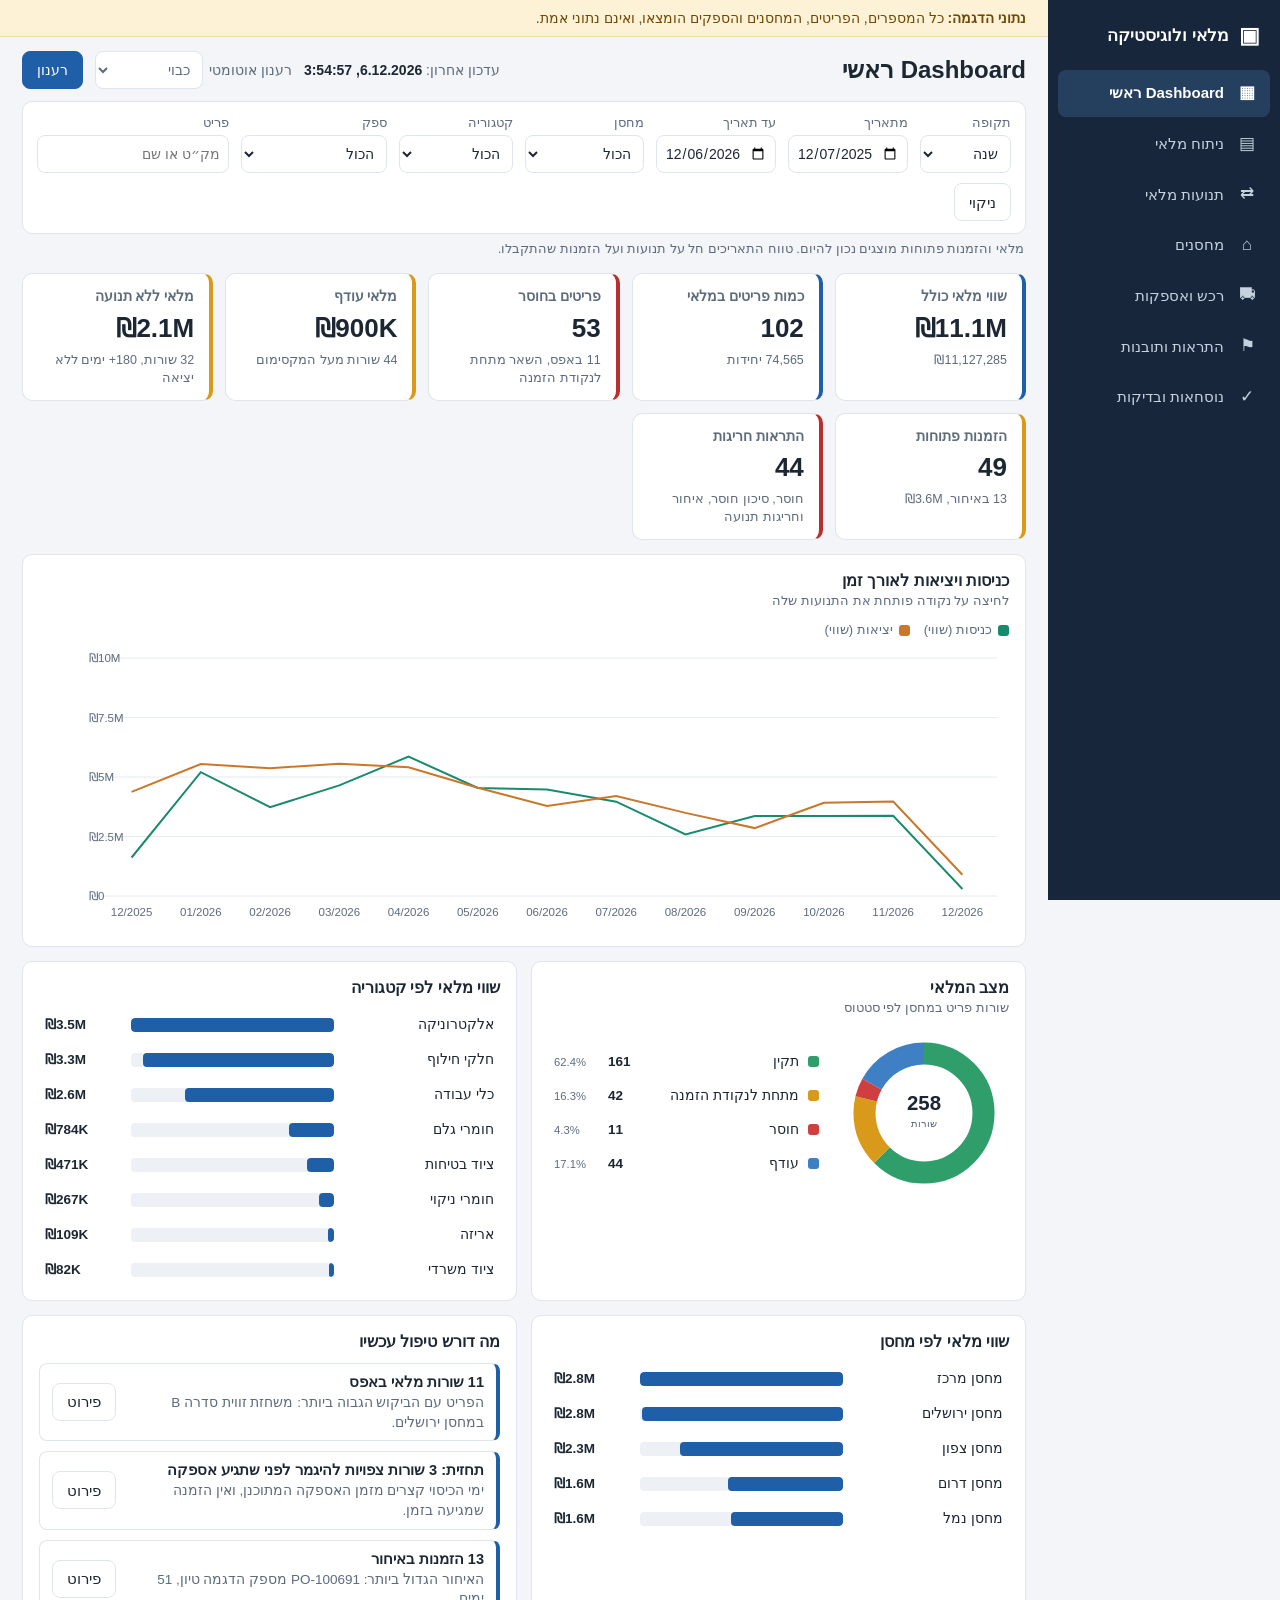
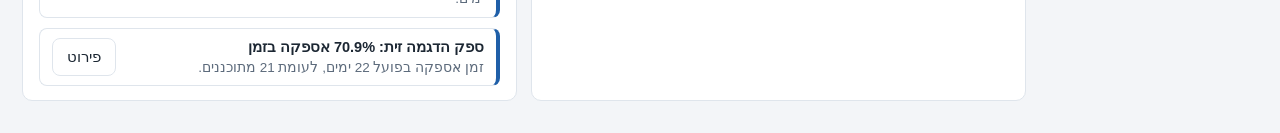
==== index.html @ aafde3a6 "Add inventory and logistics dashboard with demo data Hebrew RTL dashboard with seven screens, filter" ====
<!doctype html>
<html lang="he" dir="rtl">
<head>
  <meta charset="utf-8">
  <meta name="viewport" content="width=device-width, initial-scale=1">
  <title>מלאי ולוגיסטיקה</title>
  <link rel="stylesheet" href="css/style.css">
</head>
<body>
  <div class="app">
    <aside class="side">
      <div class="brand"><span class="brand-mark" aria-hidden="true">▣</span><span class="brand-text">מלאי ולוגיסטיקה</span></div>
      <nav id="nav" aria-label="ניווט ראשי"></nav>
    </aside>

    <div class="main">
      <div class="demo-banner" role="note"><b>נתוני הדגמה:</b> כל המספרים, הפריטים, המחסנים והספקים הומצאו, ואינם נתוני אמת.</div>

      <header class="topbar">
        <h1 id="screen-title"></h1>
        <div class="refresh">
          <span class="updated">עדכון אחרון: <b id="last-update">—</b></span>
          <label>רענון אוטומטי
            <select id="auto-refresh">
              <option value="0">כבוי</option>
              <option value="1">כל דקה</option>
              <option value="5">כל 5 דקות</option>
              <option value="15">כל 15 דקות</option>
            </select>
          </label>
          <button type="button" class="btn btn-primary" id="btn-refresh">רענון</button>
        </div>
      </header>

      <form class="filters" aria-label="פילטרים" onsubmit="return false">
        <label>תקופה
          <select id="f-preset">
            <option value="">מותאם</option>
            <option value="30">30 ימים</option>
            <option value="90">90 ימים</option>
            <option value="180">180 ימים</option>
            <option value="365" selected>שנה</option>
          </select>
        </label>
        <label>מתאריך <input type="date" id="f-from"></label>
        <label>עד תאריך <input type="date" id="f-to"></label>
        <label>מחסן <select id="f-wh"><option value="">הכול</option></select></label>
        <label>קטגוריה <select id="f-category"><option value="">הכול</option></select></label>
        <label>ספק <select id="f-supplier"><option value="">הכול</option></select></label>
        <label class="grow">פריט <input id="f-item" list="f-items" placeholder="מק״ט או שם"><datalist id="f-items"></datalist></label>
        <button type="button" class="btn" id="f-clear">ניקוי</button>
      </form>
      <p class="filter-note">מלאי והזמנות פתוחות מוצגים נכון להיום. טווח התאריכים חל על תנועות ועל הזמנות שהתקבלו.</p>

      <main id="view"></main>
    </div>
  </div>

  <dialog id="drill" aria-labelledby="drill-title">
    <header class="drill-head">
      <h2 id="drill-title"></h2>
      <button type="button" class="btn" id="drill-close">סגירה</button>
    </header>
    <div id="drill-body"></div>
  </dialog>

  <script src="src/core.js"></script>
  <script src="src/sources/demo-source.js"></script>
  <script src="src/forecast.js"></script>
  <script src="src/metrics.js"></script>
  <script src="src/reconcile.js"></script>
  <script src="src/ui/xlsx.js"></script>
  <script src="src/ui/charts.js"></script>
  <script src="src/ui/table.js"></script>
  <script src="src/ui/screens.js"></script>
  <script src="src/app.js"></script>
</body>
</html>
---- css/style.css ----
:root {
  color-scheme: light;
  --bg: #f3f5f8;
  --surface: #ffffff;
  --side: #17263a;
  --side-text: #c6d2e0;
  --side-active: #25405f;
  --text: #1c2733;
  --muted: #5d6b7c;
  --line: #dfe5ec;
  --brand: #1f5fa8;
  --ok: #1f7f56;
  --ok-bg: #e2f4ea;
  --warn: #99660a;
  --warn-bg: #fdf1d6;
  --bad: #b92f2f;
  --bad-bg: #fbe5e5;
  --info: #2b6cb0;
  --info-bg: #e3eefa;
  --radius: 10px;
  font-family: "Segoe UI", "Rubik", Arial, sans-serif;
}
* { box-sizing: border-box; }
html, body { margin: 0; height: 100%; }
body { background: var(--bg); color: var(--text); font-size: 15px; line-height: 1.45; }
h1, h2, h3, p { margin: 0; }
button, input, select { font: inherit; color: inherit; }
:focus-visible { outline: 2px solid var(--brand); outline-offset: 2px; }

.app { display: grid; grid-template-columns: 232px minmax(0, 1fr); min-height: 100%; }
.side { background: var(--side); color: var(--side-text); position: sticky; top: 0; height: 100vh; padding: 16px 10px; overflow-y: auto; }
.brand { display: flex; align-items: center; gap: 10px; padding: 4px 10px 18px; color: #fff; font-weight: 700; font-size: 17px; }
.brand-mark { font-size: 22px; }
.nav-link { display: flex; align-items: center; gap: 12px; padding: 11px 12px; margin-bottom: 4px; border-radius: 8px; color: inherit; text-decoration: none; }
.nav-link:hover { background: rgba(255, 255, 255, .07); }
.nav-link.active { background: var(--side-active); color: #fff; font-weight: 600; }
.nav-icon { width: 22px; text-align: center; font-size: 17px; }

.main { min-width: 0; padding: 0 22px 32px; }
.demo-banner { margin: 0 -22px 14px; padding: 8px 22px; background: var(--warn-bg); color: #6d4a05; border-bottom: 1px solid #efd9a3; font-size: 14px; }
.topbar { display: flex; flex-wrap: wrap; align-items: center; justify-content: space-between; gap: 10px 18px; margin-bottom: 12px; }
h1 { font-size: 24px; }
.refresh { display: flex; flex-wrap: wrap; align-items: center; gap: 12px; font-size: 14px; color: var(--muted); }
.refresh label { display: flex; align-items: center; gap: 6px; }
.updated b { color: var(--text); font-weight: 600; }

.btn { min-height: 38px; padding: 6px 14px; border: 1px solid var(--line); border-radius: 8px; background: var(--surface); cursor: pointer; white-space: nowrap; }
.btn:hover:not(:disabled) { background: #eef2f7; }
.btn:disabled { opacity: .5; cursor: default; }
.btn-primary { background: var(--brand); border-color: var(--brand); color: #fff; }
.btn-primary:hover:not(:disabled) { background: #194f8c; }
select, input[type=date], input[type=search], input:not([type]) { min-height: 38px; padding: 6px 8px; border: 1px solid var(--line); border-radius: 8px; background: var(--surface); max-width: 100%; }

.filters { display: flex; flex-wrap: wrap; align-items: flex-end; gap: 10px 12px; padding: 12px 14px; background: var(--surface); border: 1px solid var(--line); border-radius: var(--radius); }
.filters label { display: flex; flex-direction: column; gap: 3px; font-size: 12.5px; color: var(--muted); }
.filters label select, .filters label input { color: var(--text); font-size: 14px; }
.filters .grow { flex: 1 1 180px; }
.filters .grow input { width: 100%; }
.filter-note { margin: 6px 2px 14px; font-size: 13px; color: var(--muted); }

.kpi-grid { display: grid; grid-template-columns: repeat(auto-fill, minmax(190px, 1fr)); gap: 12px; margin-bottom: 14px; }
.kpi { display: flex; flex-direction: column; gap: 3px; padding: 13px 15px; text-align: start; background: var(--surface); border: 1px solid var(--line); border-inline-start: 4px solid var(--brand); border-radius: var(--radius); cursor: pointer; transition: box-shadow .12s; }
.kpi:hover { box-shadow: 0 3px 12px rgba(23, 38, 58, .12); }
.kpi-label { font-size: 13.5px; color: var(--muted); font-weight: 600; }
.kpi-value { font-size: 26px; font-weight: 700; font-variant-numeric: tabular-nums; }
.kpi-sub { font-size: 12.5px; color: var(--muted); }
.tone-edge-brand { border-inline-start-color: var(--brand); }
.tone-edge-ok { border-inline-start-color: var(--ok); }
.tone-edge-warn { border-inline-start-color: #d99a1c; }
.tone-edge-bad { border-inline-start-color: var(--bad); }
.tone-edge-info { border-inline-start-color: var(--info); }

.grid { display: grid; grid-template-columns: repeat(2, minmax(0, 1fr)); gap: 14px; }
.panel { min-width: 0; background: var(--surface); border: 1px solid var(--line); border-radius: var(--radius); padding: 14px 16px; }
.panel.wide { grid-column: 1 / -1; }
.panel header { margin-bottom: 10px; }
.panel h2 { font-size: 16px; }
.panel header p { font-size: 13px; color: var(--muted); }
.panel-body { position: relative; min-width: 0; }
.prose p + p { margin-top: 8px; }
.muted { color: var(--muted); }

.grid-line, .grid { }
svg .grid { stroke: #e6ebf1; stroke-width: 1; }
svg .tick { fill: var(--muted); font-size: 11.5px; }
svg .hover-line { stroke: #9aa8b8; stroke-dasharray: 3 3; }
.legend { display: flex; flex-wrap: wrap; gap: 14px; margin-bottom: 6px; font-size: 13px; color: var(--muted); }
.legend-item { display: inline-flex; align-items: center; gap: 6px; }
.legend-item i, .chart-tip i, .donut-row i { display: inline-block; width: 11px; height: 11px; border-radius: 3px; flex: none; }
.chart-tip { position: absolute; z-index: 5; padding: 7px 10px; background: #17263a; color: #fff; border-radius: 7px; font-size: 12.5px; pointer-events: none; white-space: nowrap; }
.chart-tip[hidden] { display: none; }
.chart-tip div { display: flex; align-items: center; gap: 6px; }

.hbars { display: flex; flex-direction: column; gap: 3px; }
.hbar { display: grid; grid-template-columns: minmax(0, 150px) minmax(0, 1fr) 76px; align-items: center; gap: 10px; width: 100%; min-height: 32px; padding: 3px 6px; background: none; border: 0; border-radius: 6px; text-align: start; }
button.hbar { cursor: pointer; }
button.hbar:hover { background: #eef2f7; }
.hbar-label { overflow: hidden; text-overflow: ellipsis; white-space: nowrap; font-size: 13.5px; }
.hbar-track { display: block; height: 14px; background: #edf0f4; border-radius: 4px; overflow: hidden; }
.hbar-fill { display: block; height: 100%; border-radius: 4px; }
.hbar-fill.tone-brand { background: var(--brand); }
.hbar-fill.tone-ok { background: #2f9e6b; }
.hbar-fill.tone-warn { background: #d99a1c; }
.hbar-fill.tone-bad { background: #cf3f3f; }
.hbar-value { font-size: 13.5px; font-weight: 600; font-variant-numeric: tabular-nums; text-align: end; }

.donut-wrap { display: grid; grid-template-columns: 170px minmax(0, 1fr); align-items: center; gap: 14px; }
.donut { width: 170px; height: 170px; }
.donut-arc { cursor: pointer; }
.donut-total { font-size: 24px; font-weight: 700; fill: var(--text); }
.donut-row { display: grid; grid-template-columns: 12px minmax(0, 1fr) auto 46px; align-items: center; gap: 8px; width: 100%; min-height: 34px; padding: 3px 6px; background: none; border: 0; border-radius: 6px; cursor: pointer; text-align: start; font-size: 13.5px; }
.donut-row:hover { background: #eef2f7; }
.donut-row small { color: var(--muted); text-align: end; }

.insights { list-style: none; margin: 0; padding: 0; display: flex; flex-direction: column; gap: 10px; }
.insight { display: flex; justify-content: space-between; align-items: center; gap: 14px; padding: 11px 14px; border: 1px solid var(--line); border-inline-start: 4px solid var(--brand); border-radius: 8px; }
.insight h3 { font-size: 14.5px; }
.insight p { font-size: 13.5px; color: var(--muted); }
.insight .action { color: var(--text); margin-top: 3px; }
.insights.compact .insight { padding: 8px 12px; }

.table-tools { display: flex; flex-wrap: wrap; align-items: center; gap: 8px; margin-bottom: 8px; }
.tbl-search { flex: 1 1 180px; }
.tbl-count { font-size: 13px; color: var(--muted); margin-inline-start: auto; }
.table-scroll { overflow-x: auto; border: 1px solid var(--line); border-radius: 8px; }
table { width: 100%; border-collapse: collapse; font-size: 13.5px; }
th { background: #f2f5f9; text-align: start; white-space: nowrap; position: sticky; top: 0; }
th.n, td.n { text-align: end; font-variant-numeric: tabular-nums; }
th button { all: unset; display: block; padding: 8px 10px; font-weight: 600; cursor: pointer; }
th:not(:has(button)) { padding: 8px 10px; font-weight: 600; }
th button:focus-visible { outline: 2px solid var(--brand); outline-offset: -2px; }
td { padding: 7px 10px; border-top: 1px solid #edf0f4; white-space: nowrap; }
tbody tr:hover { background: #f7f9fb; }
td.empty { text-align: center; color: var(--muted); padding: 22px; }
.pill { display: inline-block; padding: 1px 9px; border-radius: 999px; font-size: 12.5px; font-weight: 600; }
.pill.tone-ok { background: var(--ok-bg); color: var(--ok); }
.pill.tone-warn { background: var(--warn-bg); color: var(--warn); }
.pill.tone-bad { background: var(--bad-bg); color: var(--bad); }
.pill.tone-info { background: var(--info-bg); color: var(--info); }
.pager { display: flex; justify-content: center; align-items: center; gap: 12px; margin-top: 8px; font-size: 13px; color: var(--muted); }

dialog { width: min(1180px, calc(100vw - 32px)); max-height: calc(100vh - 40px); padding: 16px 18px; border: 0; border-radius: 12px; color: var(--text); background: var(--surface); }
dialog::backdrop { background: rgba(15, 25, 40, .5); }
.drill-head { display: flex; justify-content: space-between; align-items: center; gap: 12px; margin-bottom: 12px; }
.drill-head h2 { font-size: 18px; }

@media (max-width: 1100px) {
  .app { grid-template-columns: 64px minmax(0, 1fr); }
  .side { padding-inline: 8px; }
  .brand-text, .nav-text { display: none; }
  .brand { justify-content: center; padding-inline: 0; }
  .nav-link { justify-content: center; padding-inline: 0; min-height: 44px; }
  .grid { grid-template-columns: minmax(0, 1fr); }
}
@media (max-width: 640px) {
  .main { padding: 0 16px 24px; }
  .demo-banner { margin: 0 -16px 12px; padding-inline: 16px; }
  .app { grid-template-columns: minmax(0, 1fr); }
  .side { position: static; height: auto; padding: 8px; }
  .brand { display: none; }
  #nav { display: flex; overflow-x: auto; gap: 4px; }
  .nav-link { flex: 0 0 auto; padding: 8px 12px; margin: 0; }
  .nav-text { display: inline; font-size: 13px; white-space: nowrap; }
  .donut-wrap { grid-template-columns: minmax(0, 1fr); justify-items: center; }
  .donut-legend { width: 100%; }
  .hbar { grid-template-columns: minmax(0, 104px) minmax(0, 1fr) 66px; }
}
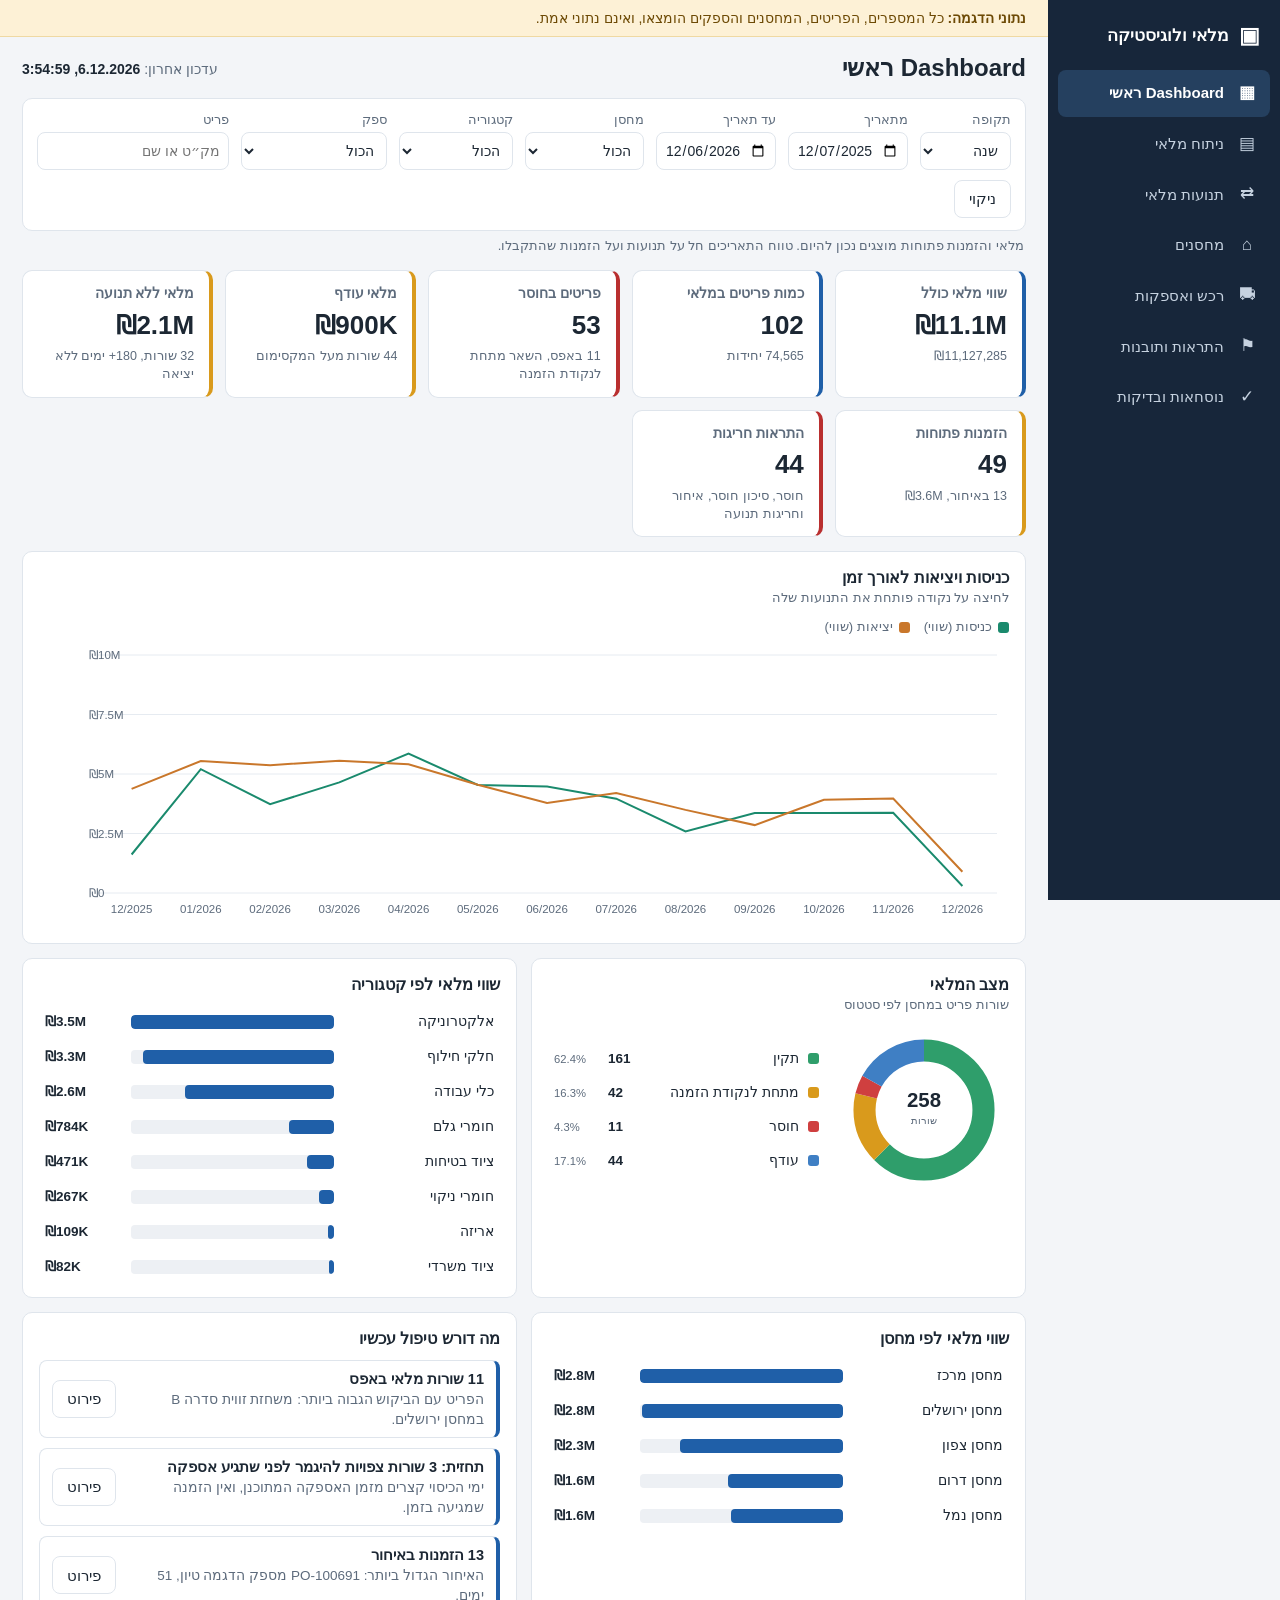
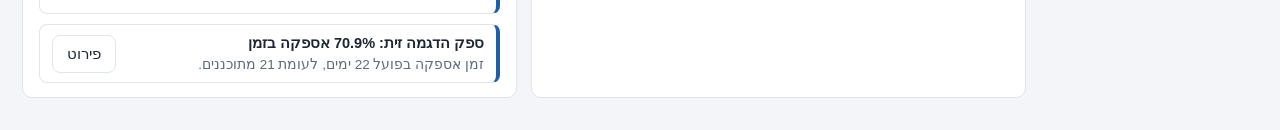
==== commit 40639f4c: "Remove refresh controls and update project documents The inventory updates nightly, so the dashboard" ====
--- a/index.html
+++ b/index.html
@@ -18,18 +18,7 @@
 
       <header class="topbar">
         <h1 id="screen-title"></h1>
-        <div class="refresh">
-          <span class="updated">עדכון אחרון: <b id="last-update">—</b></span>
-          <label>רענון אוטומטי
-            <select id="auto-refresh">
-              <option value="0">כבוי</option>
-              <option value="1">כל דקה</option>
-              <option value="5">כל 5 דקות</option>
-              <option value="15">כל 15 דקות</option>
-            </select>
-          </label>
-          <button type="button" class="btn btn-primary" id="btn-refresh">רענון</button>
-        </div>
+        <span class="updated">עדכון אחרון: <b id="last-update">—</b></span>
       </header>
 
       <form class="filters" aria-label="פילטרים" onsubmit="return false">
--- a/css/style.css
+++ b/css/style.css
@@ -40,15 +40,12 @@
 .demo-banner { margin: 0 -22px 14px; padding: 8px 22px; background: var(--warn-bg); color: #6d4a05; border-bottom: 1px solid #efd9a3; font-size: 14px; }
 .topbar { display: flex; flex-wrap: wrap; align-items: center; justify-content: space-between; gap: 10px 18px; margin-bottom: 12px; }
 h1 { font-size: 24px; }
-.refresh { display: flex; flex-wrap: wrap; align-items: center; gap: 12px; font-size: 14px; color: var(--muted); }
-.refresh label { display: flex; align-items: center; gap: 6px; }
+.updated { font-size: 14px; color: var(--muted); }
 .updated b { color: var(--text); font-weight: 600; }
 
 .btn { min-height: 38px; padding: 6px 14px; border: 1px solid var(--line); border-radius: 8px; background: var(--surface); cursor: pointer; white-space: nowrap; }
 .btn:hover:not(:disabled) { background: #eef2f7; }
 .btn:disabled { opacity: .5; cursor: default; }
-.btn-primary { background: var(--brand); border-color: var(--brand); color: #fff; }
-.btn-primary:hover:not(:disabled) { background: #194f8c; }
 select, input[type=date], input[type=search], input:not([type]) { min-height: 38px; padding: 6px 8px; border: 1px solid var(--line); border-radius: 8px; background: var(--surface); max-width: 100%; }
 
 .filters { display: flex; flex-wrap: wrap; align-items: flex-end; gap: 10px 12px; padding: 12px 14px; background: var(--surface); border: 1px solid var(--line); border-radius: var(--radius); }
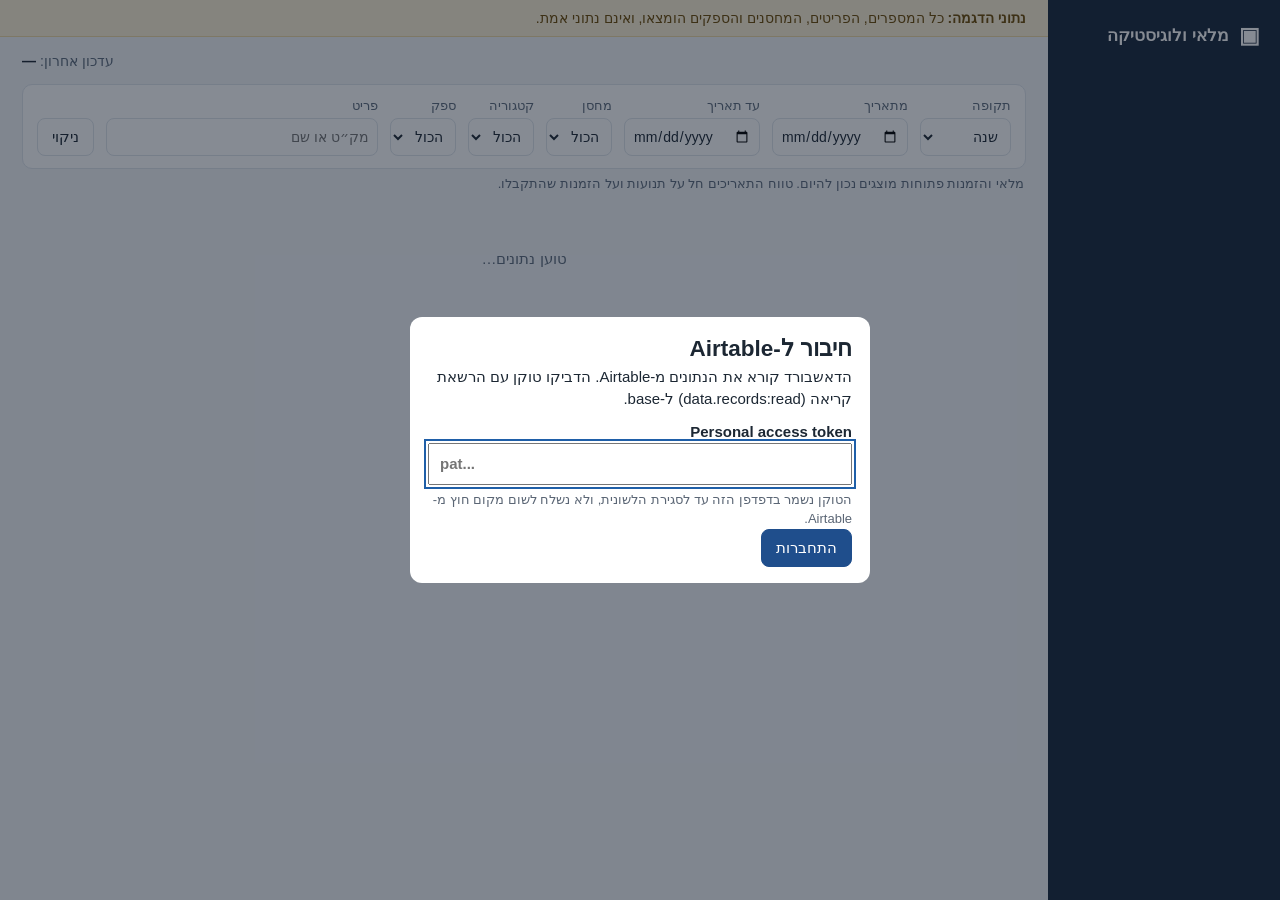
==== commit 889aad5d: "Add files via upload Connect the dashboard to Airtable and add a Digi-Key (free API for inventory)" ====
--- a/index.html
+++ b/index.html
@@ -14,7 +14,7 @@
     </aside>
 
     <div class="main">
-      <div class="demo-banner" role="note"><b>נתוני הדגמה:</b> כל המספרים, הפריטים, המחסנים והספקים הומצאו, ואינם נתוני אמת.</div>
+      <div class="demo-banner" id="demo-banner" role="note"><b>נתוני הדגמה:</b> כל המספרים, הפריטים, המחסנים והספקים הומצאו, ואינם נתוני אמת. <span id="source-note"></span></div>
 
       <header class="topbar">
         <h1 id="screen-title"></h1>
@@ -45,6 +45,18 @@
     </div>
   </div>
 
+  <dialog id="connect" aria-labelledby="connect-title">
+    <form id="connect-form" method="dialog">
+      <h2 id="connect-title">חיבור ל-Airtable</h2>
+      <p id="connect-msg"></p>
+      <label>Personal access token
+        <input id="connect-token" type="password" autocomplete="off" placeholder="pat..." dir="ltr" required>
+      </label>
+      <p class="hint">הטוקן נשמר בדפדפן הזה עד לסגירת הלשונית, ולא נשלח לשום מקום חוץ מ-Airtable.</p>
+      <button type="submit" class="btn primary">התחברות</button>
+    </form>
+  </dialog>
+
   <dialog id="drill" aria-labelledby="drill-title">
     <header class="drill-head">
       <h2 id="drill-title"></h2>
@@ -53,8 +65,11 @@
     <div id="drill-body"></div>
   </dialog>
 
+  <script src="config.js"></script>
+  <script src="config.local.js" onerror="this.remove()"></script>
   <script src="src/core.js"></script>
   <script src="src/sources/demo-source.js"></script>
+  <script src="src/sources/airtable-source.js"></script>
   <script src="src/forecast.js"></script>
   <script src="src/metrics.js"></script>
   <script src="src/reconcile.js"></script>
--- a/css/style.css
+++ b/css/style.css
@@ -162,3 +162,11 @@
   .donut-legend { width: 100%; }
   .hbar { grid-template-columns: minmax(0, 104px) minmax(0, 1fr) 66px; }
 }
+
+.loading { padding: 40px 0; text-align: center; color: var(--muted, #5b6675); }
+.load-error { max-width: 640px; margin: 24px 0; padding: 16px 18px; border: 1px solid #e3b4b4; border-radius: 10px; background: #fdf1f1; color: #7a1f1f; }
+#connect { width: min(460px, calc(100vw - 32px)); }
+#connect label { display: block; margin: 12px 0 6px; font-weight: 600; }
+#connect input { width: 100%; box-sizing: border-box; padding: 8px 10px; }
+#connect .hint { font-size: 13px; color: #5b6675; }
+.btn.primary { background: #1f4e8c; color: #fff; border-color: #1f4e8c; }
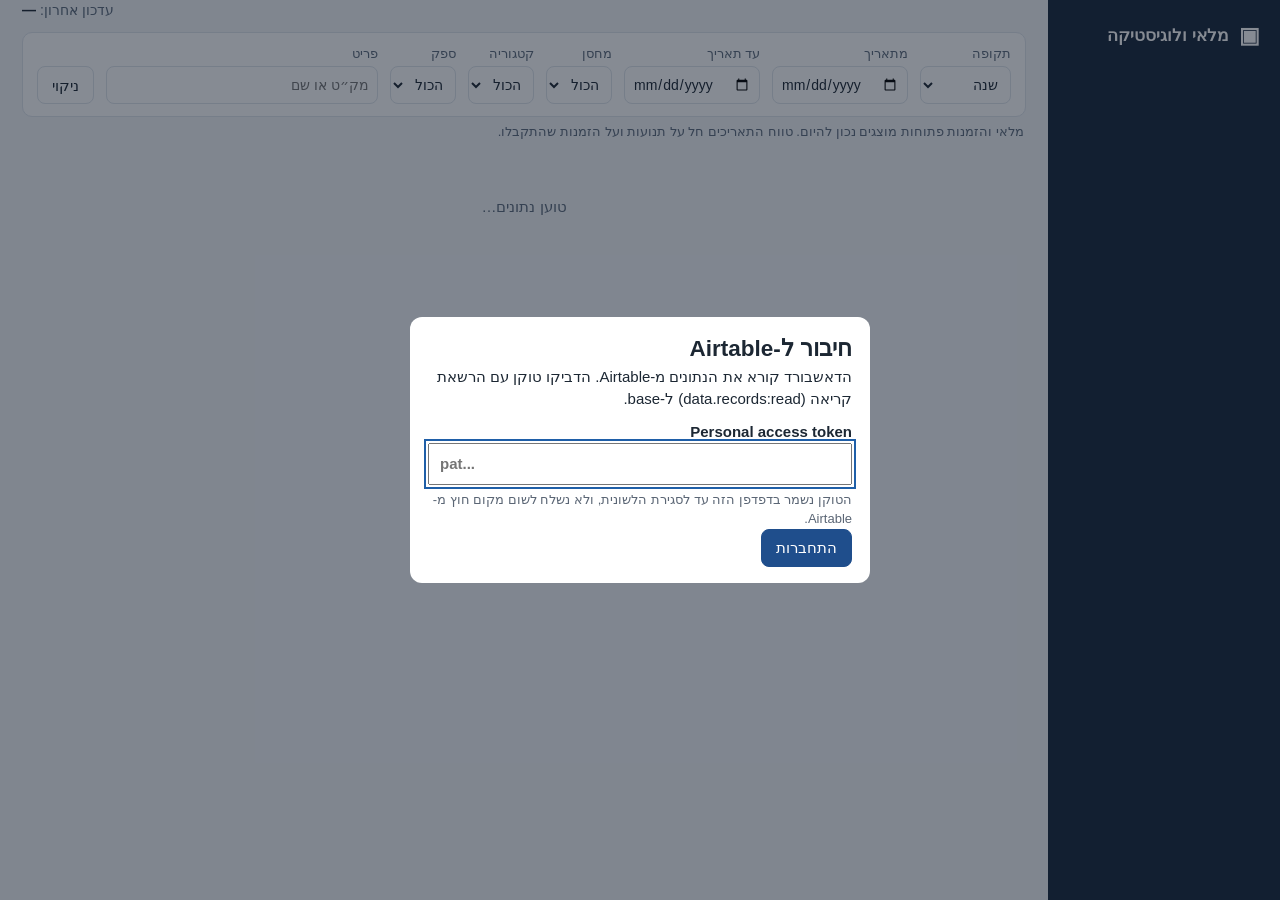
==== commit 76ee89c8: "Add files via upload Remove demo-data banner and use US dollars across the model" ====
--- a/index.html
+++ b/index.html
@@ -14,8 +14,6 @@
     </aside>
 
     <div class="main">
-      <div class="demo-banner" id="demo-banner" role="note"><b>נתוני הדגמה:</b> כל המספרים, הפריטים, המחסנים והספקים הומצאו, ואינם נתוני אמת. <span id="source-note"></span></div>
-
       <header class="topbar">
         <h1 id="screen-title"></h1>
         <span class="updated">עדכון אחרון: <b id="last-update">—</b></span>
